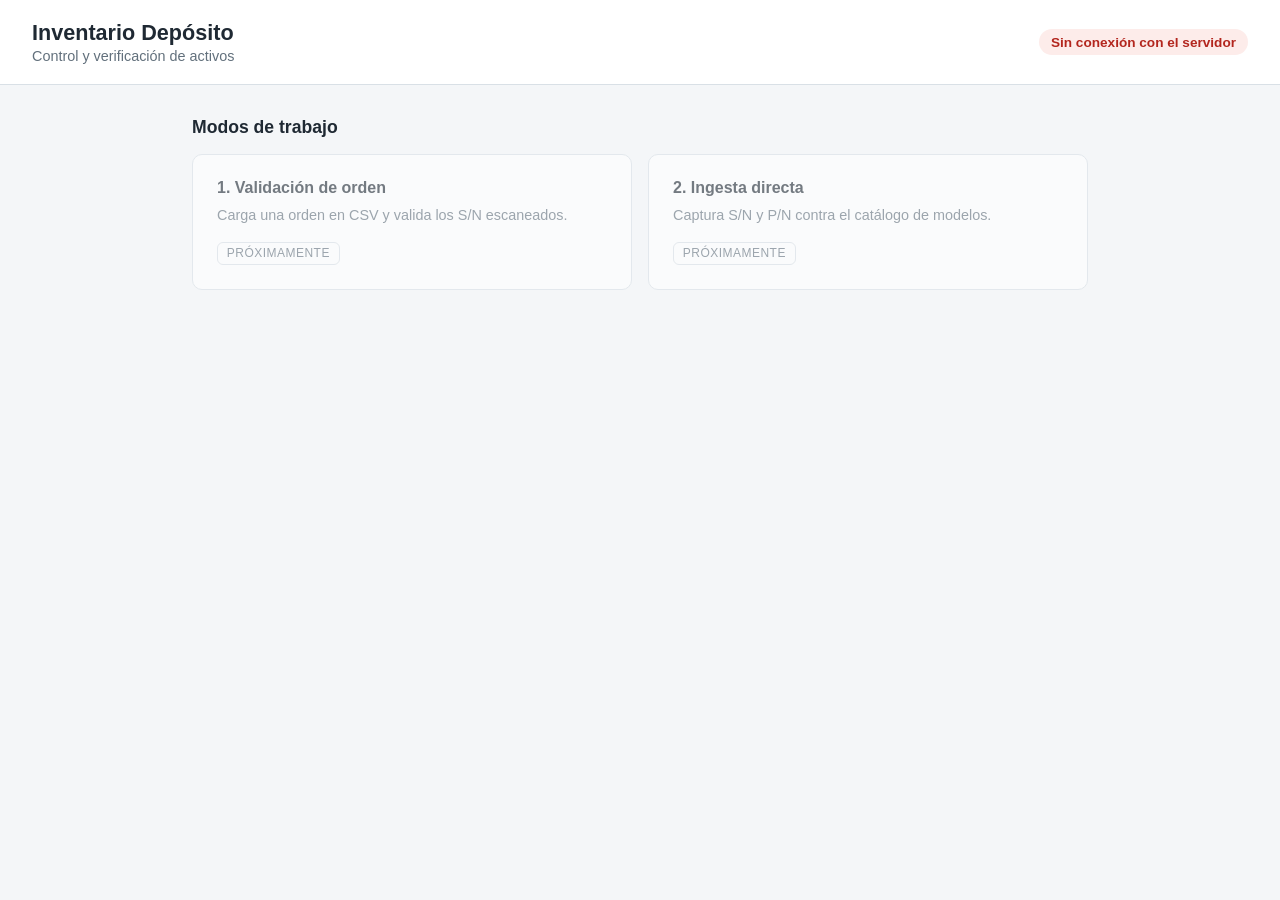
==== static/index.html @ 3fe4f9cf "Paso 1: estructura base y arranque de FastAPI" ====
<!doctype html>
<html lang="es">
<head>
  <meta charset="utf-8">
  <meta name="viewport" content="width=device-width, initial-scale=1">
  <title>Inventario Depósito</title>
  <link rel="icon" href="data:,">
  <link rel="stylesheet" href="/static/css/styles.css">
</head>
<body>
  <header class="encabezado">
    <div>
      <h1>Inventario Depósito</h1>
      <p class="subtitulo">Control y verificación de activos</p>
    </div>
    <span id="estado-servidor" class="estado estado--pendiente">Conectando…</span>
  </header>

  <main class="contenido">
    <h2>Modos de trabajo</h2>
    <section class="modos">
      <article class="tarjeta tarjeta--inactiva">
        <h3>1. Validación de orden</h3>
        <p>Carga una orden en CSV y valida los S/N escaneados.</p>
        <span class="etiqueta">Próximamente</span>
      </article>

      <article class="tarjeta tarjeta--inactiva">
        <h3>2. Ingesta directa</h3>
        <p>Captura S/N y P/N contra el catálogo de modelos.</p>
        <span class="etiqueta">Próximamente</span>
      </article>
    </section>
  </main>

  <script src="/static/js/app.js"></script>
</body>
</html>
---- static/css/styles.css ----
:root {
  --fondo: #f4f6f8;
  --superficie: #ffffff;
  --texto: #1f2933;
  --texto-suave: #62707c;
  --borde: #d9e0e6;
  --acento: #1f6feb;
  --ok-fondo: #e6f4ea;
  --ok-texto: #1e7b34;
  --error-fondo: #fdecea;
  --error-texto: #b3261e;
}

* {
  box-sizing: border-box;
}

body {
  margin: 0;
  font-family: -apple-system, BlinkMacSystemFont, "Segoe UI", Roboto, sans-serif;
  background: var(--fondo);
  color: var(--texto);
}

.encabezado {
  display: flex;
  align-items: center;
  justify-content: space-between;
  gap: 1rem;
  padding: 1.25rem 2rem;
  background: var(--superficie);
  border-bottom: 1px solid var(--borde);
}

.encabezado h1 {
  margin: 0;
  font-size: 1.35rem;
}

.subtitulo {
  margin: 0.15rem 0 0;
  color: var(--texto-suave);
  font-size: 0.9rem;
}

.estado {
  padding: 0.35rem 0.75rem;
  border-radius: 999px;
  font-size: 0.85rem;
  font-weight: 600;
  white-space: nowrap;
}

.estado--pendiente {
  background: #eef1f4;
  color: var(--texto-suave);
}

.estado--ok {
  background: var(--ok-fondo);
  color: var(--ok-texto);
}

.estado--error {
  background: var(--error-fondo);
  color: var(--error-texto);
}

.contenido {
  max-width: 960px;
  margin: 0 auto;
  padding: 2rem;
}

.contenido h2 {
  margin: 0 0 1rem;
  font-size: 1.1rem;
}

.modos {
  display: grid;
  grid-template-columns: repeat(auto-fit, minmax(260px, 1fr));
  gap: 1rem;
}

.tarjeta {
  position: relative;
  padding: 1.5rem;
  background: var(--superficie);
  border: 1px solid var(--borde);
  border-radius: 10px;
}

.tarjeta h3 {
  margin: 0 0 0.5rem;
  font-size: 1rem;
}

.tarjeta p {
  margin: 0;
  color: var(--texto-suave);
  font-size: 0.9rem;
  line-height: 1.45;
}

.tarjeta--inactiva {
  opacity: 0.6;
}

.etiqueta {
  display: inline-block;
  margin-top: 1rem;
  padding: 0.2rem 0.55rem;
  border: 1px solid var(--borde);
  border-radius: 6px;
  color: var(--texto-suave);
  font-size: 0.75rem;
  text-transform: uppercase;
  letter-spacing: 0.04em;
}
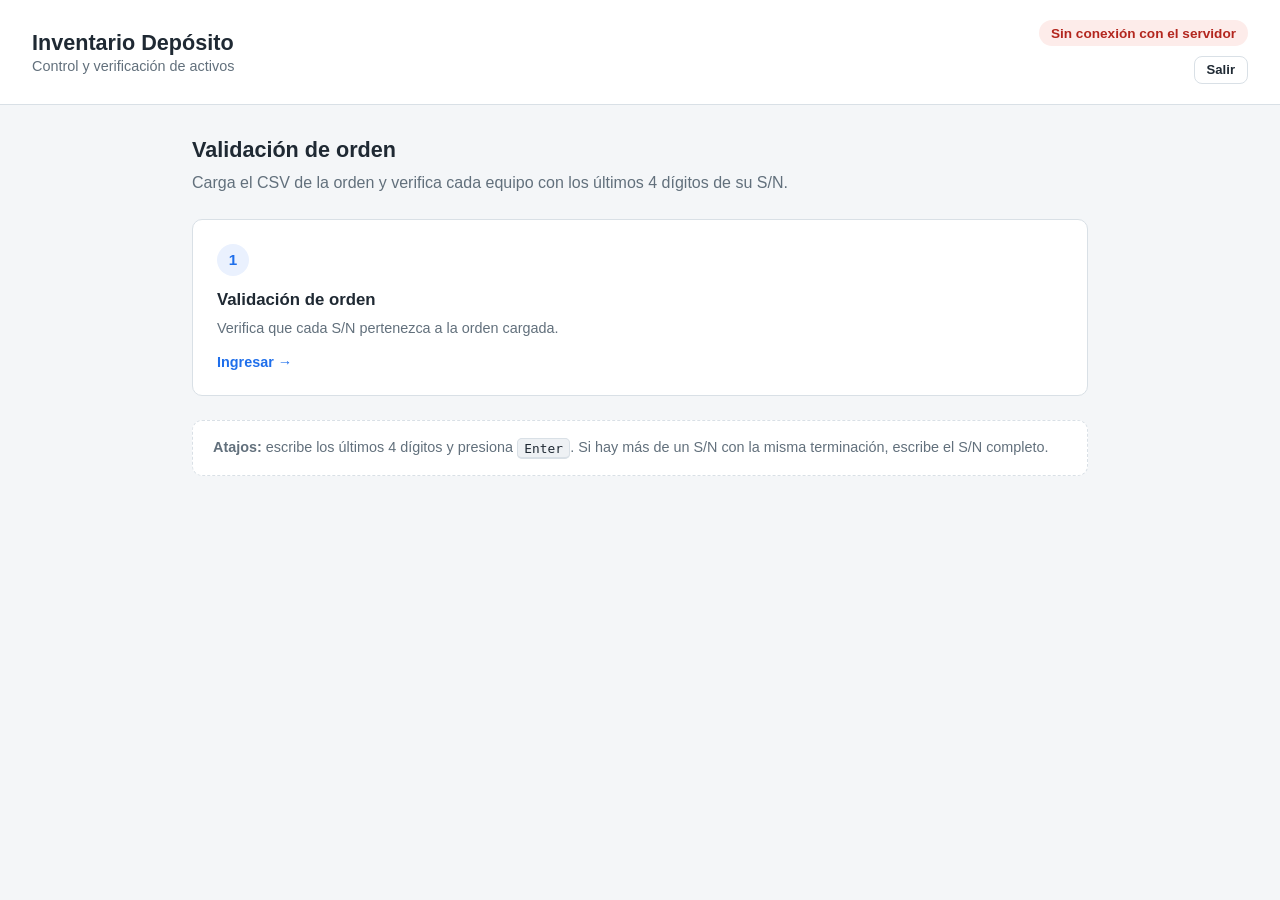
==== commit 54bcd7ff: "Paso 4: acceso con clave y extracción de notas de entrega" ====
--- a/static/index.html
+++ b/static/index.html
@@ -13,26 +13,39 @@
       <h1>Inventario Depósito</h1>
       <p class="subtitulo">Control y verificación de activos</p>
     </div>
-    <span id="estado-servidor" class="estado estado--pendiente">Conectando…</span>
+    <div class="encabezado__derecha">
+      <span id="estado-servidor" class="estado estado--pendiente">Conectando…</span>
+      <button id="btn-salir" class="boton boton--secundario boton--compacto" type="button">
+        Salir
+      </button>
+    </div>
   </header>
 
   <main class="contenido">
-    <h2>Modos de trabajo</h2>
+    <div class="intro">
+      <h2>Validación de orden</h2>
+      <p>
+        Carga el CSV de la orden y verifica cada equipo con los últimos 4
+        dígitos de su S/N.
+      </p>
+    </div>
+
     <section class="modos">
-      <article class="tarjeta tarjeta--inactiva">
-        <h3>1. Validación de orden</h3>
-        <p>Carga una orden en CSV y valida los S/N escaneados.</p>
-        <span class="etiqueta">Próximamente</span>
-      </article>
+      <a class="tarjeta tarjeta--modo" href="/validacion">
+        <span class="tarjeta__numero">1</span>
+        <h3>Validación de orden</h3>
+        <p>Verifica que cada S/N pertenezca a la orden cargada.</p>
+        <span class="tarjeta__accion">Ingresar →</span>
+      </a>
+    </section>
 
-      <article class="tarjeta tarjeta--inactiva">
-        <h3>2. Ingesta directa</h3>
-        <p>Captura S/N y P/N contra el catálogo de modelos.</p>
-        <span class="etiqueta">Próximamente</span>
-      </article>
+    <section class="nota">
+      <strong>Atajos:</strong> escribe los últimos 4 dígitos y presiona
+      <kbd>Enter</kbd>. Si hay más de un S/N con la misma terminación, escribe
+      el S/N completo.
     </section>
   </main>
 
-  <script src="/static/js/app.js"></script>
+  <script type="module" src="/static/js/app.js"></script>
 </body>
 </html>
--- a/static/css/styles.css
+++ b/static/css/styles.css
@@ -4,15 +4,23 @@
   --texto: #1f2933;
   --texto-suave: #62707c;
   --borde: #d9e0e6;
+  --borde-suave: #edf1f4;
   --acento: #1f6feb;
   --ok-fondo: #e6f4ea;
   --ok-texto: #1e7b34;
   --error-fondo: #fdecea;
   --error-texto: #b3261e;
+  --aviso-fondo: #fff8e1;
+  --aviso-texto: #7a5a00;
+  --sombra: 0 10px 30px rgba(15, 23, 42, 0.08);
 }
 
 * {
   box-sizing: border-box;
+}
+
+[hidden] {
+  display: none !important;
 }
 
 body {
@@ -20,6 +28,12 @@
   font-family: -apple-system, BlinkMacSystemFont, "Segoe UI", Roboto, sans-serif;
   background: var(--fondo);
   color: var(--texto);
+  -webkit-font-smoothing: antialiased;
+}
+
+button,
+input {
+  font: inherit;
 }
 
 .encabezado {
@@ -35,12 +49,33 @@
 .encabezado h1 {
   margin: 0;
   font-size: 1.35rem;
+  line-height: 1.2;
+}
+
+.encabezado__derecha {
+  display: flex;
+  flex-direction: column;
+  align-items: flex-end;
+  gap: 0.6rem;
 }
 
 .subtitulo {
   margin: 0.15rem 0 0;
   color: var(--texto-suave);
   font-size: 0.9rem;
+}
+
+.volver {
+  display: inline-block;
+  margin-bottom: 0.35rem;
+  color: var(--texto-suave);
+  font-size: 0.85rem;
+  font-weight: 600;
+  text-decoration: none;
+}
+
+.volver:hover {
+  color: var(--acento);
 }
 
 .estado {
@@ -66,15 +101,56 @@
   color: var(--error-texto);
 }
 
+.nav-modos {
+  display: flex;
+  gap: 0.25rem;
+  padding: 0.25rem;
+  background: #eef1f4;
+  border-radius: 999px;
+}
+
+.nav-modo {
+  padding: 0.35rem 0.85rem;
+  border-radius: 999px;
+  color: var(--texto-suave);
+  font-size: 0.85rem;
+  font-weight: 600;
+  text-decoration: none;
+  transition: background 0.15s ease, color 0.15s ease;
+}
+
+.nav-modo:hover {
+  color: var(--texto);
+}
+
+.nav-modo.is-active {
+  background: var(--superficie);
+  color: var(--texto);
+  box-shadow: 0 1px 2px rgba(15, 23, 42, 0.12);
+}
+
 .contenido {
   max-width: 960px;
   margin: 0 auto;
   padding: 2rem;
 }
 
-.contenido h2 {
-  margin: 0 0 1rem;
-  font-size: 1.1rem;
+.contenido--app {
+  max-width: 1100px;
+  display: flex;
+  flex-direction: column;
+  gap: 1.25rem;
+}
+
+.intro h2 {
+  margin: 0 0 0.5rem;
+  font-size: 1.35rem;
+}
+
+.intro p {
+  margin: 0 0 1.5rem;
+  color: var(--texto-suave);
+  line-height: 1.5;
 }
 
 .modos {
@@ -91,9 +167,37 @@
   border-radius: 10px;
 }
 
+.tarjeta--modo {
+  display: block;
+  color: inherit;
+  text-decoration: none;
+  transition: border-color 0.15s ease, transform 0.15s ease,
+    box-shadow 0.15s ease;
+}
+
+.tarjeta--modo:hover {
+  border-color: var(--acento);
+  box-shadow: var(--sombra);
+  transform: translateY(-2px);
+}
+
+.tarjeta__numero {
+  display: inline-flex;
+  align-items: center;
+  justify-content: center;
+  width: 2rem;
+  height: 2rem;
+  margin-bottom: 0.85rem;
+  background: #eaf1fe;
+  border-radius: 999px;
+  color: var(--acento);
+  font-size: 0.95rem;
+  font-weight: 700;
+}
+
 .tarjeta h3 {
   margin: 0 0 0.5rem;
-  font-size: 1rem;
+  font-size: 1.05rem;
 }
 
 .tarjeta p {
@@ -103,18 +207,700 @@
   line-height: 1.45;
 }
 
-.tarjeta--inactiva {
-  opacity: 0.6;
-}
-
-.etiqueta {
+.tarjeta__accion {
   display: inline-block;
   margin-top: 1rem;
-  padding: 0.2rem 0.55rem;
+  color: var(--acento);
+  font-size: 0.9rem;
+  font-weight: 700;
+}
+
+.nota {
+  margin-top: 1.5rem;
+  padding: 1rem 1.25rem;
+  background: var(--superficie);
+  border: 1px dashed var(--borde);
+  border-radius: 10px;
+  color: var(--texto-suave);
+  font-size: 0.9rem;
+  line-height: 1.5;
+}
+
+kbd {
+  padding: 0.1rem 0.4rem;
+  background: #eef1f4;
+  border: 1px solid var(--borde);
+  border-bottom-width: 2px;
+  border-radius: 5px;
+  color: var(--texto);
+  font-family: ui-monospace, SFMono-Regular, Menlo, monospace;
+  font-size: 0.8rem;
+}
+
+.barra-orden {
+  display: flex;
+  align-items: center;
+  justify-content: space-between;
+  gap: 1rem;
+  padding: 1rem 1.25rem;
+  background: var(--superficie);
+  border: 1px solid var(--borde);
+  border-radius: 10px;
+}
+
+.barra-orden__info {
+  display: flex;
+  align-items: center;
+  gap: 1rem;
+  min-width: 0;
+}
+
+.barra-orden__acciones {
+  display: flex;
+  align-items: center;
+  gap: 0.75rem;
+  flex-shrink: 0;
+}
+
+.dato-principal {
+  margin: 0;
+  font-weight: 700;
+  overflow-wrap: anywhere;
+}
+
+.dato-secundario {
+  margin: 0;
+  color: var(--texto-suave);
+  font-size: 0.85rem;
+}
+
+.contador {
+  padding: 0.35rem 0.7rem;
+  background: #eef1f4;
+  border-radius: 999px;
+  font-family: ui-monospace, SFMono-Regular, Menlo, monospace;
+  font-size: 0.9rem;
+  font-weight: 700;
+  white-space: nowrap;
+}
+
+.feedback {
+  padding: 0.9rem 1.25rem;
+  border-radius: 8px;
+  font-size: 0.95rem;
+  font-weight: 700;
+  letter-spacing: 0.02em;
+  text-align: center;
+}
+
+.feedback--idle {
+  background: #333333;
+  color: #ffffff;
+}
+
+.feedback--neutral {
+  background: #2b5b84;
+  color: #ffffff;
+}
+
+.feedback--ok {
+  background: #28a745;
+  color: #ffffff;
+}
+
+.feedback--complete {
+  background: #198754;
+  color: #ffffff;
+}
+
+.feedback--warning {
+  background: #ffc107;
+  color: #3d2f00;
+}
+
+.feedback--error {
+  background: #dc3545;
+  color: #ffffff;
+}
+
+.panel-escaneo,
+.panel-camara,
+.panel-tabla,
+.panel-nota {
+  padding: 1.25rem;
+  background: var(--superficie);
+  border: 1px solid var(--borde);
+  border-radius: 10px;
+}
+
+.panel-nota__cabecera {
+  display: flex;
+  align-items: flex-start;
+  justify-content: space-between;
+  gap: 1rem;
+}
+
+.panel-nota__cabecera h2 {
+  margin: 0 0 0.25rem;
+  font-size: 1.05rem;
+}
+
+.panel-nota__confirmacion {
+  display: flex;
+  flex-wrap: wrap;
+  gap: 0.5rem;
+  margin-top: 0.85rem;
+}
+
+.advertencias {
+  margin: 0 0 0.85rem;
+  padding: 0.75rem 1rem 0.75rem 2rem;
+  max-height: 9rem;
+  overflow-y: auto;
+  background: #fff8e1;
+  border: 1px solid #f0d58c;
+  border-radius: 8px;
+  color: #5c4600;
+  font-size: 0.84rem;
+  line-height: 1.4;
+}
+
+.advertencias li + li {
+  margin-top: 0.3rem;
+}
+
+.entrada-tabla {
+  width: 100%;
+  min-width: 6rem;
+  padding: 0.45rem 0.55rem;
   border: 1px solid var(--borde);
   border-radius: 6px;
-  color: var(--texto-suave);
+  color: var(--texto);
+  font-size: 0.86rem;
+}
+
+.entrada-tabla--codigo {
+  min-width: 9rem;
+  font-family: ui-monospace, SFMono-Regular, Menlo, monospace;
+  font-weight: 600;
+  text-transform: uppercase;
+}
+
+.entrada-tabla:focus {
+  outline: none;
+  border-color: var(--acento);
+  box-shadow: 0 0 0 3px rgba(31, 111, 235, 0.16);
+}
+
+.panel-camara__cabecera {
+  display: flex;
+  align-items: flex-start;
+  justify-content: space-between;
+  gap: 1rem;
+  margin-bottom: 0.85rem;
+}
+
+.panel-camara__cabecera h2 {
+  margin: 0 0 0.25rem;
+  font-size: 1.05rem;
+}
+
+.panel-camara__acciones {
+  display: flex;
+  flex-wrap: wrap;
+  gap: 0.5rem;
+  margin-top: 0.85rem;
+}
+
+.lector-camara {
+  position: relative;
+  overflow: hidden;
+  max-width: 560px;
+  margin: 0 auto;
+  background: #0b1220;
+  border-radius: 10px;
+}
+
+.lector-camara video {
+  display: block;
+  width: 100%;
+  height: auto;
+}
+
+.lector-camara .camara-pausa {
+  padding: 0.55rem 0.85rem;
+  font-size: 0.95rem;
+  font-weight: 700;
+}
+
+.camara-confirmacion {
+  display: flex;
+  flex-direction: column;
+  gap: 0.35rem;
+  margin-top: 0.85rem;
+  padding: 0.9rem 1rem;
+  background: #eaf1fe;
+  border: 1px solid #b9d3fb;
+  border-radius: 10px;
+}
+
+.camara-confirmacion__etiqueta {
+  margin: 0;
+  color: var(--acento);
+  font-size: 0.74rem;
+  font-weight: 700;
+  letter-spacing: 0.05em;
+  text-transform: uppercase;
+}
+
+.camara-confirmacion__codigo {
+  margin: 0;
+  font-family: ui-monospace, SFMono-Regular, Menlo, monospace;
+  font-size: 1.15rem;
+  font-weight: 700;
+  letter-spacing: 0.03em;
+  overflow-wrap: anywhere;
+}
+
+.camara-confirmacion__acciones {
+  display: flex;
+  flex-wrap: wrap;
+  gap: 0.5rem;
+  margin-top: 0.35rem;
+}
+
+.camara-zoom {
+  display: flex;
+  align-items: center;
+  gap: 0.65rem;
+  margin-top: 0.85rem;
+}
+
+.camara-zoom label {
+  color: var(--texto-suave);
+  font-size: 0.82rem;
+  font-weight: 700;
+}
+
+.camara-zoom input[type="range"] {
+  flex: 1;
+  min-width: 0;
+  accent-color: var(--acento);
+}
+
+.camara-zoom output {
+  min-width: 3.2rem;
+  color: var(--texto);
+  font-family: ui-monospace, SFMono-Regular, Menlo, monospace;
+  font-size: 0.85rem;
+  font-weight: 700;
+  text-align: right;
+}
+
+.etiqueta-campo {
+  display: block;
+  margin-bottom: 0.5rem;
+  color: var(--texto-suave);
+  font-size: 0.78rem;
+  font-weight: 700;
+  letter-spacing: 0.05em;
+  text-transform: uppercase;
+}
+
+.fila-escaneo {
+  display: flex;
+  align-items: stretch;
+  gap: 0.65rem;
+}
+
+.entrada-escaneo {
+  flex: 1;
+  min-width: 0;
+  padding: 0.8rem 1rem;
+  border: 2px solid var(--borde);
+  border-radius: 8px;
+  font-family: ui-monospace, SFMono-Regular, Menlo, monospace;
+  font-size: 1.15rem;
+  font-weight: 600;
+  letter-spacing: 0.03em;
+  text-transform: uppercase;
+  transition: border-color 0.15s ease, box-shadow 0.15s ease;
+}
+
+.entrada-escaneo::placeholder {
+  color: #9aa6b1;
+  font-weight: 400;
+  text-transform: none;
+  letter-spacing: 0;
+}
+
+.entrada-escaneo:focus {
+  outline: none;
+  border-color: var(--acento);
+  box-shadow: 0 0 0 3px rgba(31, 111, 235, 0.16);
+}
+
+.ayuda {
+  margin: 0.6rem 0 0;
+  color: var(--texto-suave);
+  font-size: 0.82rem;
+}
+
+.boton {
+  padding: 0.6rem 1.05rem;
+  border: 1px solid transparent;
+  border-radius: 8px;
+  font-size: 0.92rem;
+  font-weight: 700;
+  cursor: pointer;
+  white-space: nowrap;
+  transition: background 0.15s ease, border-color 0.15s ease,
+    opacity 0.15s ease;
+}
+
+.boton:focus-visible {
+  outline: 3px solid rgba(31, 111, 235, 0.35);
+  outline-offset: 2px;
+}
+
+.boton:disabled {
+  cursor: not-allowed;
+  opacity: 0.45;
+}
+
+.boton--primario {
+  background: var(--acento);
+  color: #ffffff;
+}
+
+.boton--primario:hover:not(:disabled) {
+  background: #185ac2;
+}
+
+.boton--secundario {
+  background: var(--superficie);
+  border-color: var(--borde);
+  color: var(--texto);
+}
+
+.boton--secundario:hover:not(:disabled) {
+  border-color: #b9c4cd;
+  background: #f8fafc;
+}
+
+.boton--exito {
+  background: #198754;
+  color: #ffffff;
+}
+
+.boton--exito:hover:not(:disabled) {
+  background: #136c43;
+}
+
+.boton--peligro {
+  background: var(--superficie);
+  border-color: #efb7b2;
+  color: var(--error-texto);
+}
+
+.boton--peligro:hover:not(:disabled) {
+  background: var(--error-fondo);
+}
+
+.boton--compacto {
+  padding: 0.35rem 0.75rem;
+  font-size: 0.82rem;
+}
+
+.pantalla-login {
+  display: flex;
+  align-items: center;
+  justify-content: center;
+  min-height: 100vh;
+  padding: 1.5rem;
+}
+
+.login {
+  width: 100%;
+  max-width: 380px;
+  padding: 2rem;
+  background: var(--superficie);
+  border: 1px solid var(--borde);
+  border-radius: 12px;
+  box-shadow: var(--sombra);
+}
+
+.login h1 {
+  margin: 0 0 0.35rem;
+  font-size: 1.3rem;
+}
+
+.login__formulario {
+  display: flex;
+  flex-direction: column;
+  gap: 1rem;
+  margin-top: 1.5rem;
+}
+
+.login .boton {
+  width: 100%;
+}
+
+.panel-tabla__cabecera {
+  display: flex;
+  align-items: baseline;
+  justify-content: space-between;
+  gap: 1rem;
+  margin-bottom: 0.85rem;
+}
+
+.panel-tabla__cabecera h2 {
+  margin: 0;
+  font-size: 1.05rem;
+}
+
+.tabla-contenedor {
+  overflow-x: auto;
+}
+
+table {
+  width: 100%;
+  border-collapse: collapse;
+  font-size: 0.92rem;
+}
+
+th {
+  padding: 0.55rem 0.75rem;
+  background: #f8fafc;
+  border-bottom: 2px solid var(--borde);
+  color: var(--texto-suave);
+  font-size: 0.74rem;
+  letter-spacing: 0.05em;
+  text-align: left;
+  text-transform: uppercase;
+  white-space: nowrap;
+}
+
+td {
+  padding: 0.6rem 0.75rem;
+  border-bottom: 1px solid var(--borde-suave);
+  vertical-align: middle;
+}
+
+tbody tr:nth-child(even) {
+  background: #fbfcfd;
+}
+
+tbody tr:last-child td {
+  border-bottom: none;
+}
+
+.celda-codigo {
+  font-family: ui-monospace, SFMono-Regular, Menlo, monospace;
+  font-weight: 600;
+  white-space: nowrap;
+}
+
+.celda-estado {
+  color: var(--ok-texto);
   font-size: 0.75rem;
-  text-transform: uppercase;
+  font-weight: 700;
   letter-spacing: 0.04em;
 }
+
+.tabla-vacia {
+  margin: 0;
+  padding: 1.75rem 1rem;
+  color: var(--texto-suave);
+  font-size: 0.9rem;
+  text-align: center;
+}
+
+.acciones-finales {
+  display: flex;
+  justify-content: flex-end;
+}
+
+.modal {
+  width: calc(100% - 2rem);
+  max-width: 460px;
+  padding: 0;
+  border: none;
+  border-radius: 12px;
+  box-shadow: 0 24px 60px rgba(15, 23, 42, 0.35);
+}
+
+.modal::backdrop {
+  background: rgba(15, 23, 42, 0.55);
+}
+
+.modal__contenido {
+  display: flex;
+  flex-direction: column;
+  gap: 0.85rem;
+  margin: 0;
+  padding: 1.5rem;
+}
+
+.modal__contenido h2 {
+  margin: 0;
+  font-size: 1.2rem;
+}
+
+.modal__contenido p {
+  margin: 0;
+  font-size: 0.92rem;
+  line-height: 1.5;
+}
+
+.modal__acciones {
+  display: flex;
+  flex-wrap: wrap;
+  gap: 0.5rem;
+  margin-top: 0.35rem;
+}
+
+.campo {
+  display: flex;
+  flex-direction: column;
+  gap: 0.35rem;
+  color: var(--texto-suave);
+  font-size: 0.82rem;
+  font-weight: 700;
+}
+
+.campo input {
+  padding: 0.6rem 0.75rem;
+  border: 1px solid var(--borde);
+  border-radius: 8px;
+  color: var(--texto);
+  font-size: 0.95rem;
+  font-weight: 400;
+}
+
+.campo input:focus {
+  outline: none;
+  border-color: var(--acento);
+  box-shadow: 0 0 0 3px rgba(31, 111, 235, 0.16);
+}
+
+.mensaje-error {
+  margin: 0;
+  padding: 0.6rem 0.75rem;
+  background: var(--error-fondo);
+  border-radius: 8px;
+  color: var(--error-texto);
+  font-size: 0.85rem;
+  font-weight: 600;
+}
+
+.toast {
+  position: fixed;
+  right: 1.25rem;
+  bottom: 1.25rem;
+  max-width: min(360px, calc(100vw - 2.5rem));
+  padding: 0.8rem 1rem;
+  background: #1f2933;
+  border-radius: 8px;
+  box-shadow: 0 12px 30px rgba(15, 23, 42, 0.3);
+  color: #ffffff;
+  font-size: 0.9rem;
+  font-weight: 600;
+  opacity: 0;
+  transform: translateY(8px);
+  transition: opacity 0.2s ease, transform 0.2s ease;
+  z-index: 20;
+}
+
+.toast--visible {
+  opacity: 1;
+  transform: translateY(0);
+}
+
+.toast--ok {
+  background: #198754;
+}
+
+.toast--warning {
+  background: #b8860b;
+}
+
+.toast--error {
+  background: #b3261e;
+}
+
+@media (max-width: 720px) {
+  .encabezado {
+    flex-direction: column;
+    align-items: flex-start;
+    padding: 1rem 1.25rem;
+  }
+
+  .encabezado__derecha {
+    align-items: flex-start;
+    width: 100%;
+  }
+
+  .contenido {
+    padding: 1.25rem;
+  }
+
+  .barra-orden {
+    flex-direction: column;
+    align-items: stretch;
+  }
+
+  .barra-orden__info {
+    flex-direction: column;
+    align-items: flex-start;
+  }
+
+  .barra-orden__acciones {
+    justify-content: space-between;
+  }
+
+  .fila-escaneo {
+    flex-wrap: wrap;
+  }
+
+  .entrada-escaneo {
+    flex-basis: 100%;
+  }
+
+  .fila-escaneo .boton {
+    flex: 1;
+  }
+
+  .panel-camara__cabecera {
+    flex-direction: column;
+  }
+
+  .panel-nota__cabecera {
+    flex-direction: column;
+    align-items: stretch;
+  }
+
+  .panel-nota__cabecera .boton {
+    width: 100%;
+  }
+
+  .panel-nota__confirmacion .boton {
+    flex: 1;
+  }
+
+  .panel-camara__acciones .boton {
+    flex: 1;
+  }
+
+  .camara-confirmacion__acciones .boton {
+    flex: 1;
+  }
+
+  .acciones-finales .boton {
+    width: 100%;
+  }
+
+  .modal__acciones .boton {
+    flex: 1 1 100%;
+  }
+}
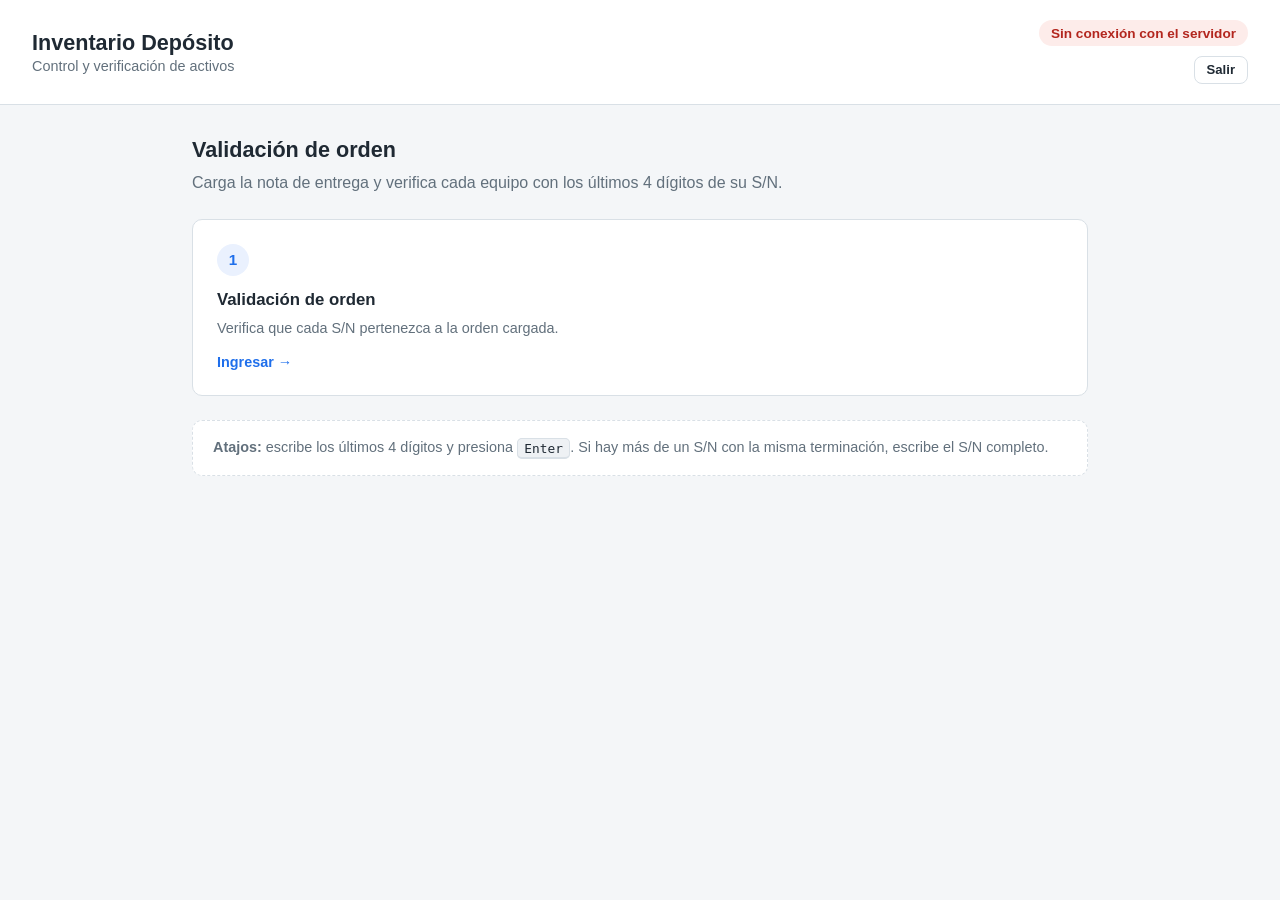
==== commit 669317f2: "Ocultar carga de orden por CSV y ajustar textos" ====
--- a/static/index.html
+++ b/static/index.html
@@ -25,7 +25,7 @@
     <div class="intro">
       <h2>Validación de orden</h2>
       <p>
-        Carga el CSV de la orden y verifica cada equipo con los últimos 4
+        Carga la nota de entrega y verifica cada equipo con los últimos 4
         dígitos de su S/N.
       </p>
     </div>
